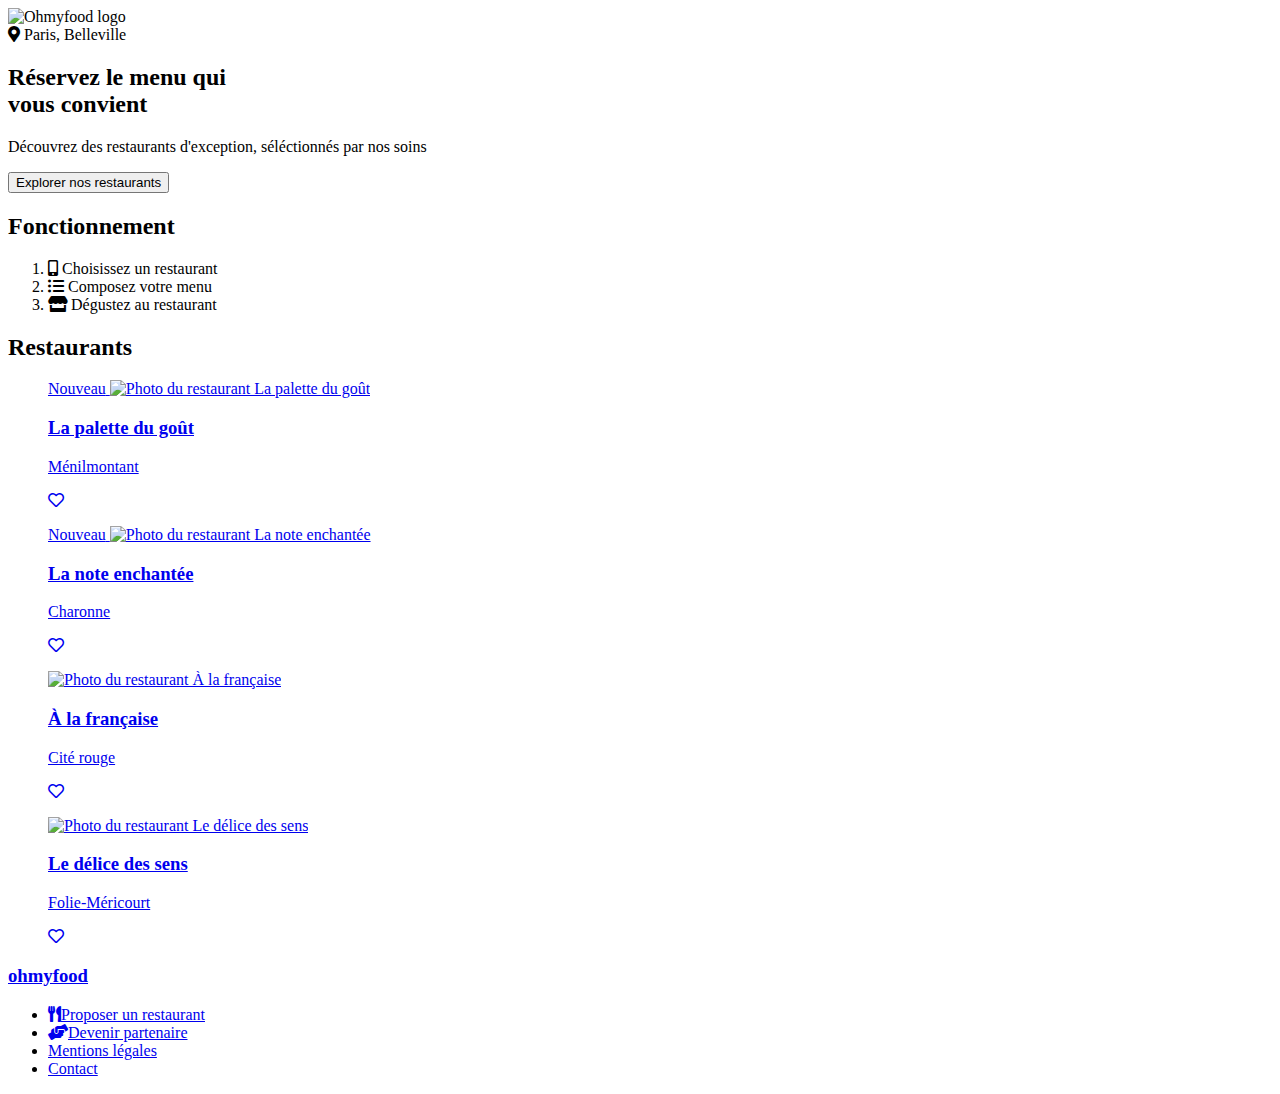
==== index.html @ a6e3fb0c "add index.html" ====
<!DOCTYPE html>
<html lang="en">
<head>
    <meta charset="UTF-8">
    <meta http-equiv="X-UA-Compatible" content="IE=edge">
    <meta name="viewport" content="width=device-width, initial-scale=1.0">
    <link rel="stylesheet" href="./sass/style.css">
    <!-- Icons Library -->
    <link rel="stylesheet" href="https://cdnjs.cloudflare.com/ajax/libs/font-awesome/5.13.1/css/all.min.css">
    <!-- Google Fonts-->
    <link rel="preconnect" href="https://fonts.gstatic.com">
    <link href="https://fonts.googleapis.com/css2?family=Roboto:wght@400;700&family=Shrikhand&display=swap" rel="stylesheet"> 
    
    <title>OhMyFood</title>
</head>
<body>
  
    <!---------------------Header---------------------->
    <header class="header">
        <img class="header__Logo" src="images/logo/ohmyfood.png" height="30" width="173" alt="Ohmyfood logo"> </div>
    </header>
    <main>
    <!------------------Section Localisation------------->
        <section class="locations">
            <div class="location ">
                <i class="fa-map-marker-alt fas location__icon" aria-hidden="true"></i>
                <span class="location__text">Paris, Belleville</span>
            </div>
        </section>
        <!-----------------Section Hero------------------->
        <section class="hero">
            <h2 class="hero__titre">Réservez le menu qui<br> vous convient</h2>
            <p class="hero__text">Découvrez des restaurants d'exception, séléctionnés par nos soins</p>
            <button class="btn" type="button">Explorer nos restaurants</button>
        </section>
        <!-----------------Section Fonctionnement----------------->
        <section class="tuto">
            
                <h2 class="tuto__titre">Fonctionnement</h2>
                <ol class="tuto__steps">
                    <li class="tuto__steps__card">
                        <i class="tuto__steps__card__icon fas fa-mobile-alt"></i>
                        <span class="tuto__steps__card__text">Choisissez un restaurant</span>
                    </li>
                    <li class="tuto__steps__card">
                        <i class="tuto__steps__card__icon fas fa-list-ul"></i>
                        <span class="tuto__steps__card__text">Composez votre menu</span>
                    </li>
                    <li class="tuto__steps__card">
                        <i class="tuto__steps__card__icon fas fa-store"></i>
                        <span class="tuto__steps__card__text">Dégustez au restaurant</span>
                    </li>
                </ol>
          </section>
        <!-------------------Section Restaurant------------------->
        <section class="restaurants">

            <h2 class="restaurants__title">Restaurants</h2>
            <div class="container">
                <div class="container__card">
                    <a href="./html/menu_resto_la_palette_du_gout.html">
                        <figure class="restaurants__card">
                            <span class="badge_nouveau">Nouveau</span>
                            <img class="restaurants__card__img" src="images/restaurants/jay-wennington-N_Y88TWmGwA-unsplash.jpg" alt="Photo du restaurant La palette du goût">
                            <figcaption class="restaurants__card__txt">
                                <div>
                                    <h3>La palette du goût</h3>
                                    <p>Ménilmontant</p>
                                </div>
                                <div>
                                    <i class="heart far fa-heart"></i>
                                </div>
                            </figcaption>
                        </figure>
                    </a>
        
                    <a href="./html/menu_resto_la_note_enchantee.html">
                        <figure class="restaurants__card">
                            <span class="badge_nouveau">Nouveau</span>
                            <img class="restaurants__card__img" src="images/restaurants/stil-u2Lp8tXIcjw-unsplash.jpg" alt="Photo du restaurant La note enchantée">
                            <figcaption class="restaurants__card__txt">
                                <div>
                                    <h3>La note enchantée</h3>
                                    <p>Charonne</p>   
                                </div>
                                <div>
                                    <i class="heart far fa-heart"></i>
                                </div>
                            </figcaption>
                        </figure>
                    </a>
                </div>

                <div class="container__card">
                    <a href="./html/menu_resto_a_la_francaise.html">
                        <figure class="restaurants__card">
                            <img class="restaurants__card__img" src="images/restaurants/toa-heftiba-DQKerTsQwi0-unsplash.jpg" alt="Photo du restaurant À la française">
                            <figcaption class="restaurants__card__txt">
                                <div>
                                    <h3>À la française</h3>
                                    <p>Cité rouge</p>  
                                </div>
                                <div>
                                    <i class="heart far fa-heart"></i>
                                </div>
                            </figcaption>
                        </figure>
                    </a>
        
                    <a href="./html/menu_resto_le_delice_des_sens.html">
                        <figure class="restaurants__card">
                            <img class="restaurants__card__img" src="images/restaurants/louis-hansel-shotsoflouis-qNBGVyOCY8Q-unsplash.jpg" alt="Photo du restaurant Le délice des sens">
                            <figcaption class="restaurants__card__txt">
                                <div>
                                    <h3>Le délice des sens</h3>
                                    <p>Folie-Méricourt</p>
                                </div>
                                <div>
                                    <i class="heart far fa-heart"></i>
                                </div>
                            </figcaption>
                        </figure>
                    </a>
                </div>
            </div>
        </section>
    </main>
    <!----------------------Footer-------------------->
    <footer class="footer">

        <a href="#"><h3 class="footer__logo">ohmyfood</h3></a>
        
        <ul>
            <li class="footer__list">
                <a class="footer__txt" href="#"><i class="footer__icons fas fa-utensils"></i>Proposer un restaurant</a>
            </li>

            <li class="footer__list">
                <a class="footer__txt" href="#"><i class="footer__icons fas fa-hands-helping"></i>Devenir partenaire</a>
            </li>

            <li class="footer__list">
                <a class="footer__txt" href="#">Mentions légales</a>
            </li>

            <li class="footer__list">
                <a class="footer__txt" href="sihamsissa1903@gmail.com">Contact</a>
            </li>
        </ul>
    </footer>
  
    
</body>
</html>
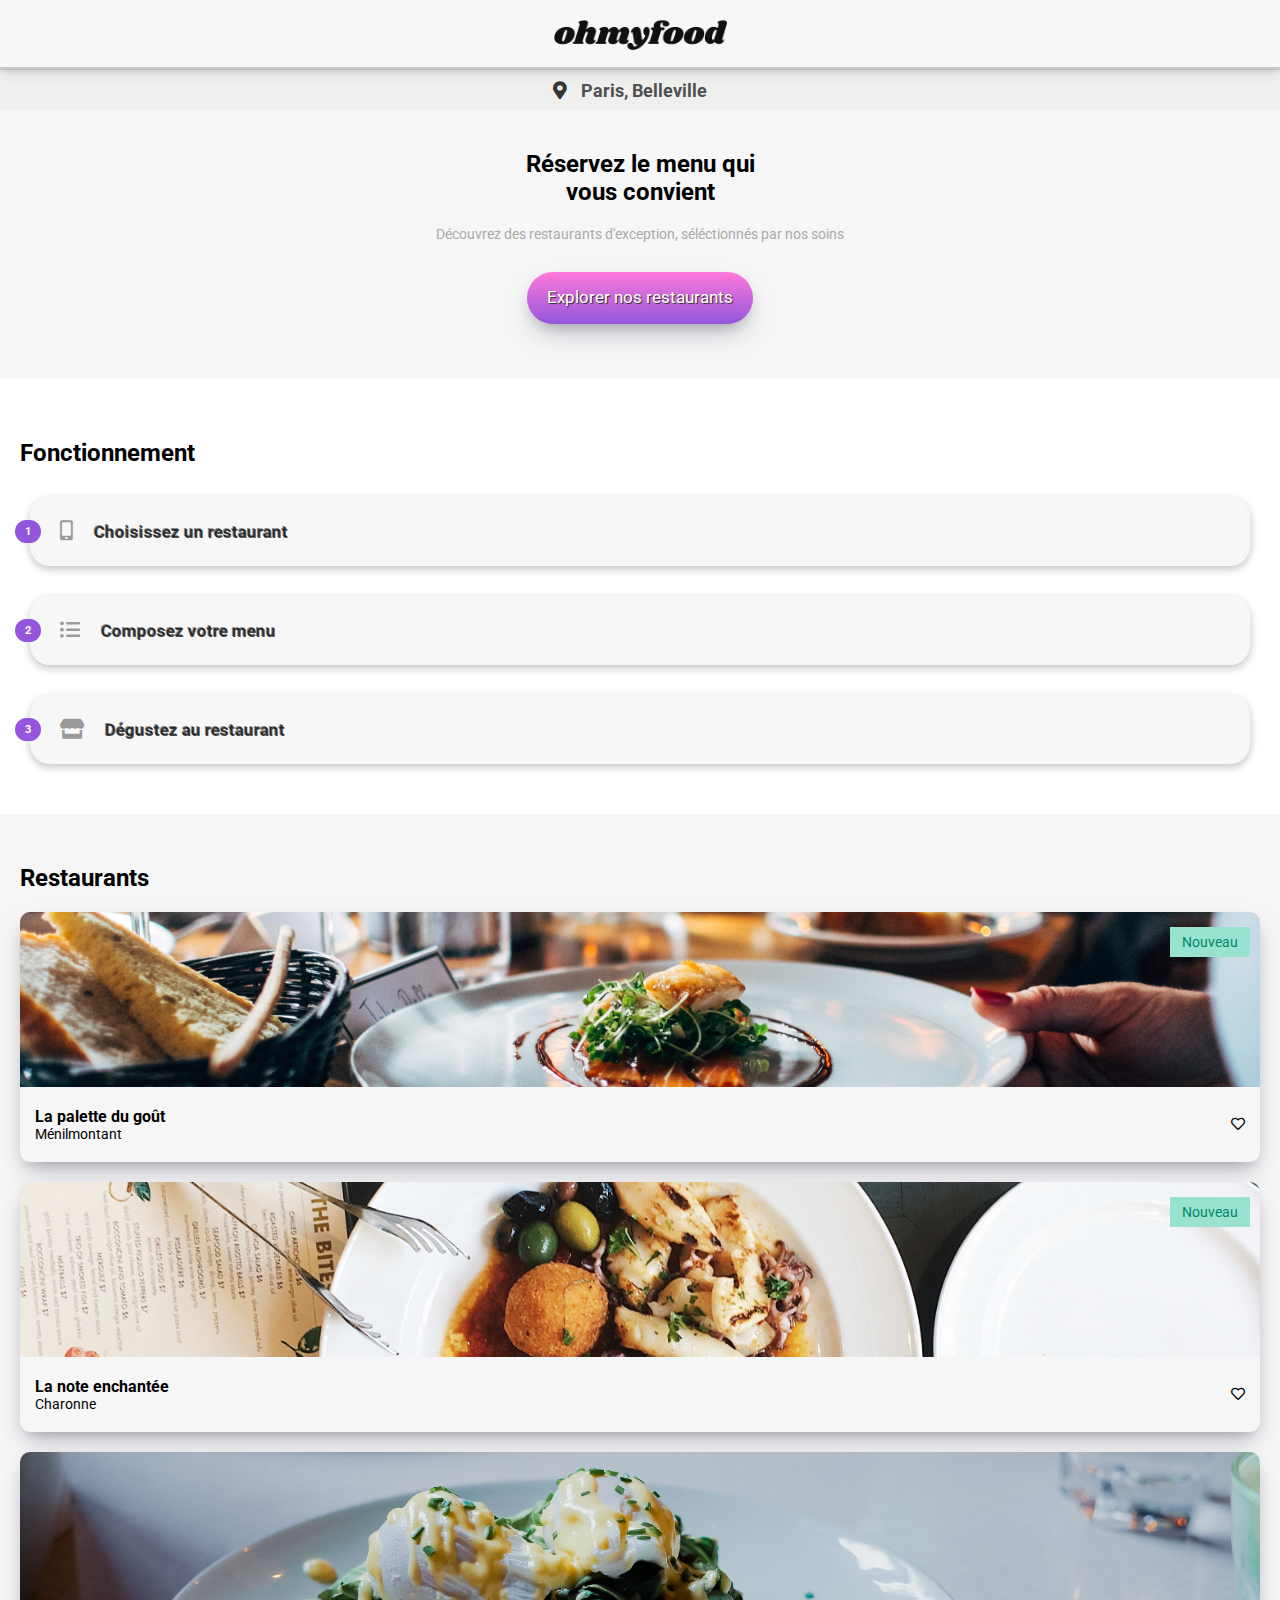
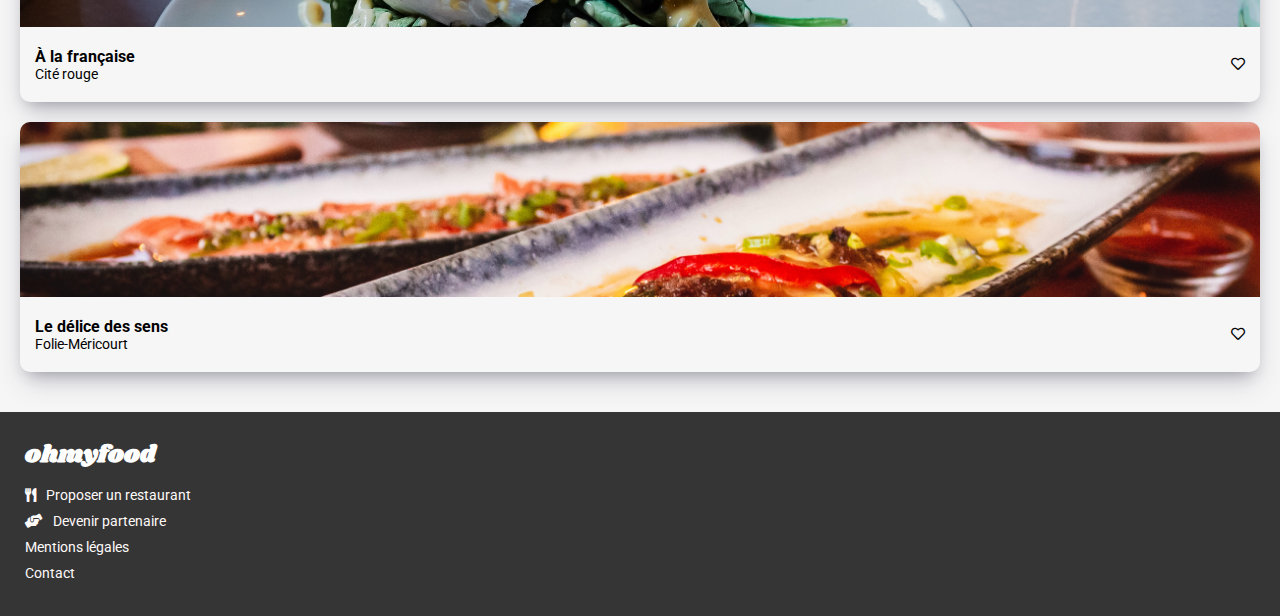
==== commit 6a588046: "add html" ====
--- a/index.html
+++ b/index.html
@@ -58,7 +58,7 @@
             <h2 class="restaurants__title">Restaurants</h2>
             <div class="container">
                 <div class="container__card">
-                    <a href="./html/menu_resto_la_palette_du_gout.html">
+                    <a href="./html/menu_la_palette_du_gout.html">
                         <figure class="restaurants__card">
                             <span class="badge_nouveau">Nouveau</span>
                             <img class="restaurants__card__img" src="images/restaurants/jay-wennington-N_Y88TWmGwA-unsplash.jpg" alt="Photo du restaurant La palette du goût">
@@ -74,7 +74,7 @@
                         </figure>
                     </a>
         
-                    <a href="./html/menu_resto_la_note_enchantee.html">
+                    <a href="./html/menu_la_note_enchantee.html">
                         <figure class="restaurants__card">
                             <span class="badge_nouveau">Nouveau</span>
                             <img class="restaurants__card__img" src="images/restaurants/stil-u2Lp8tXIcjw-unsplash.jpg" alt="Photo du restaurant La note enchantée">
@@ -92,7 +92,7 @@
                 </div>
 
                 <div class="container__card">
-                    <a href="./html/menu_resto_a_la_francaise.html">
+                    <a href="./html/menu_a_la_francaise.html">
                         <figure class="restaurants__card">
                             <img class="restaurants__card__img" src="images/restaurants/toa-heftiba-DQKerTsQwi0-unsplash.jpg" alt="Photo du restaurant À la française">
                             <figcaption class="restaurants__card__txt">
@@ -107,7 +107,7 @@
                         </figure>
                     </a>
         
-                    <a href="./html/menu_resto_le_delice_des_sens.html">
+                    <a href="./html/menu_le_delice_des_sens.html">
                         <figure class="restaurants__card">
                             <img class="restaurants__card__img" src="images/restaurants/louis-hansel-shotsoflouis-qNBGVyOCY8Q-unsplash.jpg" alt="Photo du restaurant Le délice des sens">
                             <figcaption class="restaurants__card__txt">
--- a/sass/style.css
+++ b/sass/style.css
@@ -0,0 +1,226 @@
+@charset "UTF-8";
+* {
+  box-sizing: border-box;
+  margin: 0;
+  padding: 0;
+  font-family: "Roboto", sans-serif;
+}
+
+html, body {
+  margin: 0;
+  padding: 0;
+  font-size: 14px;
+  font-family: "Roboto", sans-serif;
+}
+
+main {
+  display: block;
+}
+
+img {
+  max-width: 100%;
+  padding: 0;
+  -o-object-fit: cover;
+     object-fit: cover;
+}
+
+ul {
+  list-style: none;
+}
+
+a {
+  text-decoration: none;
+  color: black;
+}
+
+h1 {
+  font-family: "Shrikhand", sans-serif;
+}
+
+h2 {
+  font-size: 24px;
+}
+
+.hero, .locations {
+  display: flex;
+  align-items: center;
+  justify-content: center;
+}
+
+.btn {
+  border: 0;
+  line-height: 2.5;
+  padding: 5px 20px;
+  font-size: 1.2rem;
+  text-align: center;
+  color: #fff;
+  border-radius: 30px;
+  text-shadow: 1px 1px 1px rgb(44, 43, 43);
+  background-image: linear-gradient(#FF79DA, #9356DC);
+  box-shadow: rgba(50, 50, 93, 0.25) 0px 13px 27px -5px, rgba(0, 0, 0, 0.3) 0px 8px 16px -8px;
+  cursor: pointer;
+  transform: scale(1);
+  transition: transform 500ms;
+  opacity: 1;
+}
+.btn:hover {
+  box-shadow: rgba(0, 0, 0, 0.35) 0px 5px 15px;
+  transform: scale(1.1);
+  opacity: 0.8;
+}
+
+.badge_nouveau {
+  display: inline-block;
+  display: flex;
+  align-items: center;
+  justify-content: center;
+  height: 30px;
+  width: 80px;
+  background-color: #99E2D0;
+  color: #008766;
+  position: absolute;
+  right: 10px;
+  top: 15px;
+}
+
+.header {
+  display: flex;
+  align-items: center;
+  justify-content: center;
+  height: 70px;
+  background-color: #f7f7f7;
+  box-shadow: rgba(0, 0, 0, 0.4) 0px 2px 4px, rgba(0, 0, 0, 0.3) 0px 7px 13px -3px, rgba(0, 0, 0, 0.2) 0px -3px 0px inset;
+}
+
+.locations {
+  height: 40px;
+  background-color: rgba(234, 234, 232, 0.747);
+  font-size: 18px;
+}
+.locations .location {
+  margin-right: 20px;
+}
+.locations .location__icon {
+  margin-right: 10px;
+  color: rgb(51, 52, 51);
+}
+.locations .location__text {
+  font-weight: bold;
+  color: rgb(80, 80, 80);
+  text-shadow: 6px rgba(247, 247, 246, 0.747);
+}
+
+.hero {
+  padding: 40px 30px 55px 30px;
+  background-color: #f6f6f6;
+  text-align: center;
+  flex-direction: column;
+}
+.hero__titre {
+  margin-bottom: 20px;
+  font-weight: bolder;
+}
+.hero__text {
+  margin-bottom: 30px;
+  color: rgb(169, 169, 169);
+}
+
+.tuto {
+  padding: 20px;
+}
+.tuto__titre {
+  margin: 40px 0 30px 0px;
+  text-shadow: #000000;
+  font-weight: bolder;
+}
+.tuto__steps {
+  padding-left: 0;
+  counter-reset: repas;
+}
+.tuto__steps__card {
+  display: flex;
+  align-items: center;
+  list-style-type: none;
+  counter-increment: repas; /* on incrémente le compteur à chaque nouveau li */
+  margin-bottom: 10px;
+  font-weight: bold;
+  background-color: rgb(247, 247, 247);
+  margin: 20px 10px 30px 10px;
+  padding: 1.75rem 1.75rem 1.75rem 0;
+  border-radius: 20px;
+  box-shadow: rgba(0, 0, 0, 0.24) 0px 3px 8px;
+}
+.tuto__steps__card__icon {
+  margin-left: 30px;
+  color: rgba(0, 0, 0, 0.4);
+  font-size: 20px;
+}
+.tuto__steps__card__text {
+  margin-left: 20px;
+  color: rgba(0, 0, 0, 0.438);
+  text-shadow: 0.5px 0.5px 0.5px rgba(41, 41, 41, 0.852);
+  font-size: 17px;
+}
+.tuto__steps__card:before {
+  content: counter(repas); /* on affiche le compteur */
+  padding: 5px 10px 5px 10px;
+  margin-right: 8px;
+  vertical-align: top;
+  background: #9356DC;
+  border-radius: 60px;
+  font-weight: bold;
+  font-size: 0.8em;
+  color: white;
+  position: absolute;
+  left: 15px;
+}
+
+.restaurants {
+  padding: 20px;
+  background-color: #f6f6f6;
+}
+.restaurants__title {
+  margin: 30px 0 20px 0;
+}
+.restaurants__card {
+  position: relative;
+  height: 250px;
+  margin-bottom: 20px;
+  border-radius: 10px;
+  box-shadow: rgba(50, 50, 93, 0.25) 0px 13px 27px -5px, rgba(0, 0, 0, 0.3) 0px 8px 16px -8px;
+}
+.restaurants__card__img {
+  display: block;
+  max-height: 175px;
+  width: 100%;
+  border-radius: 10px 10px 0 0;
+  -o-object-fit: cover;
+     object-fit: cover;
+}
+.restaurants__card__txt {
+  padding: 20px 15px 20px 15px;
+  display: flex;
+  justify-content: space-between;
+  align-items: center;
+}
+
+.footer {
+  display: block;
+  background-color: #353535;
+  padding: 25px;
+}
+.footer__logo {
+  color: #fff;
+  font-family: Shrikhand, "cursive";
+  font-size: 24px;
+  margin-bottom: 15px;
+}
+.footer__list {
+  margin-bottom: 10px;
+}
+.footer__txt {
+  color: rgb(255, 250, 250);
+}
+.footer__icons {
+  margin-right: 10px;
+}/*# sourceMappingURL=style.css.map */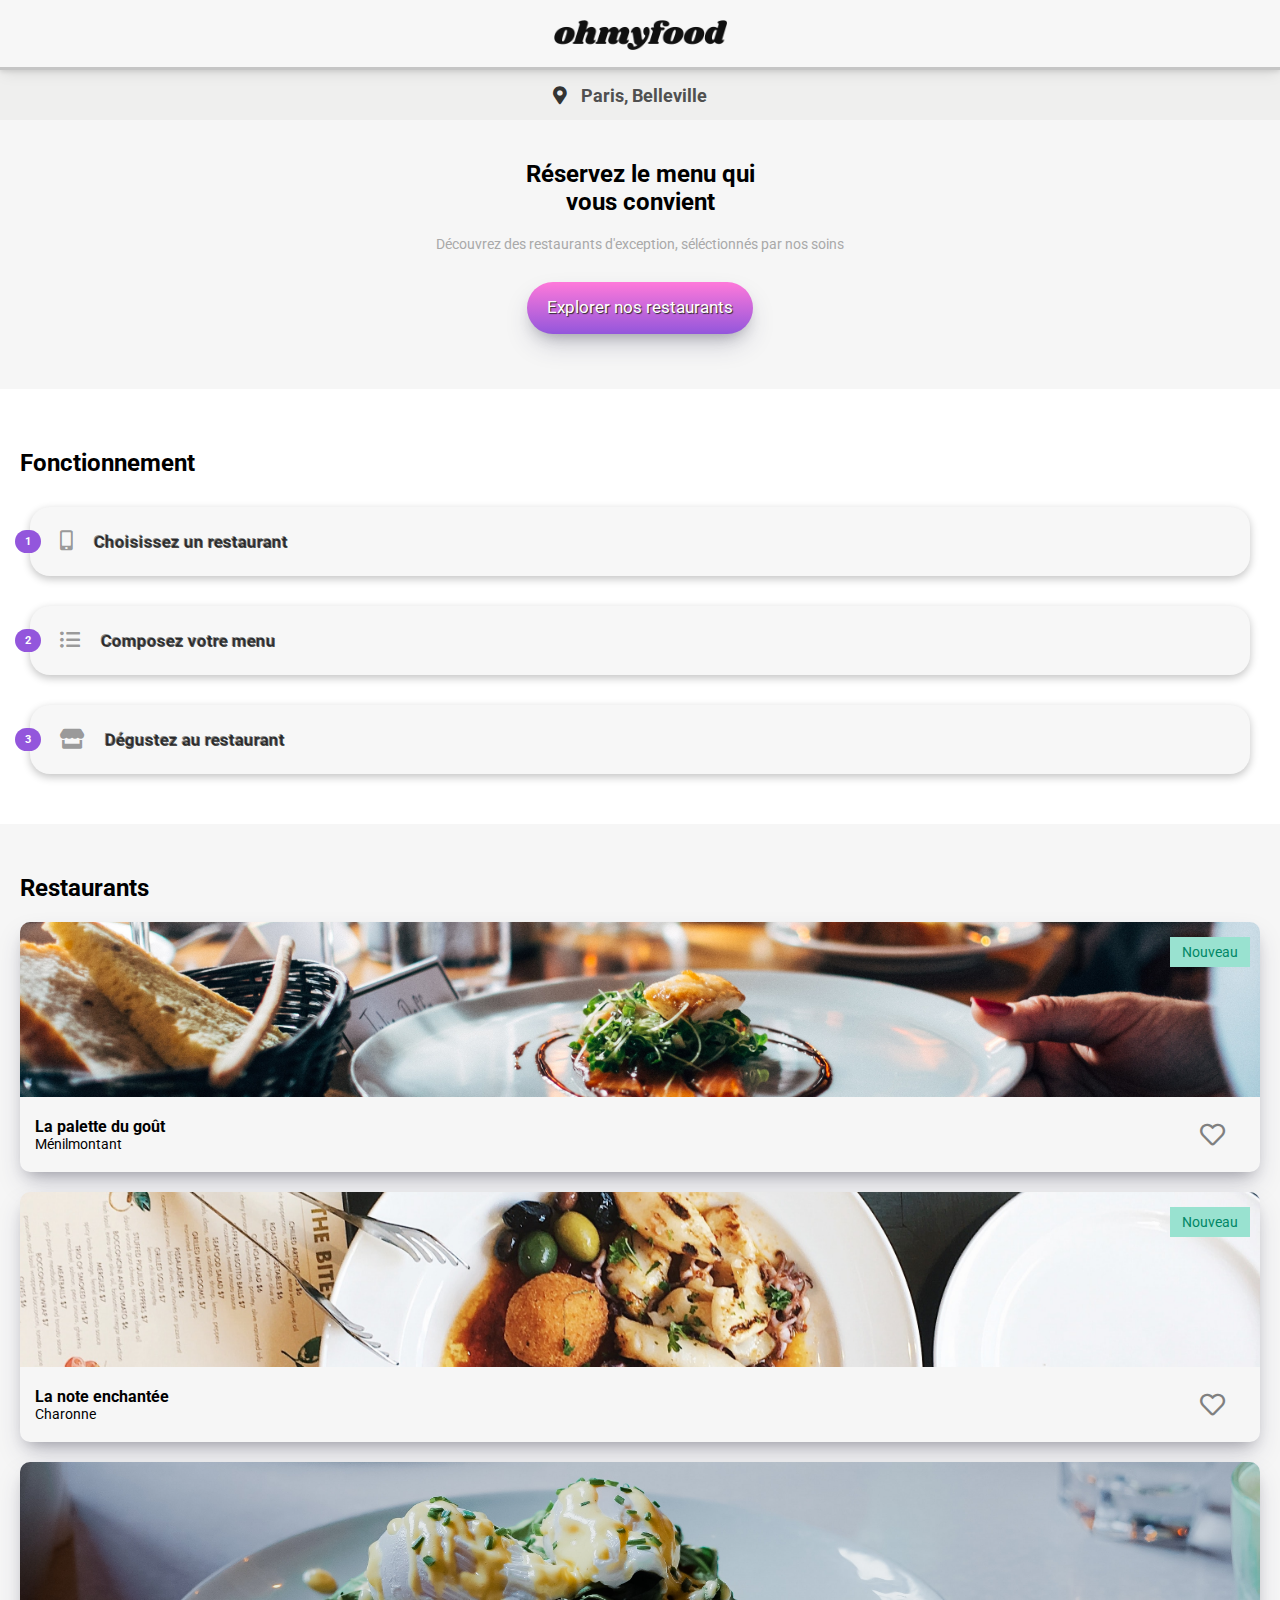
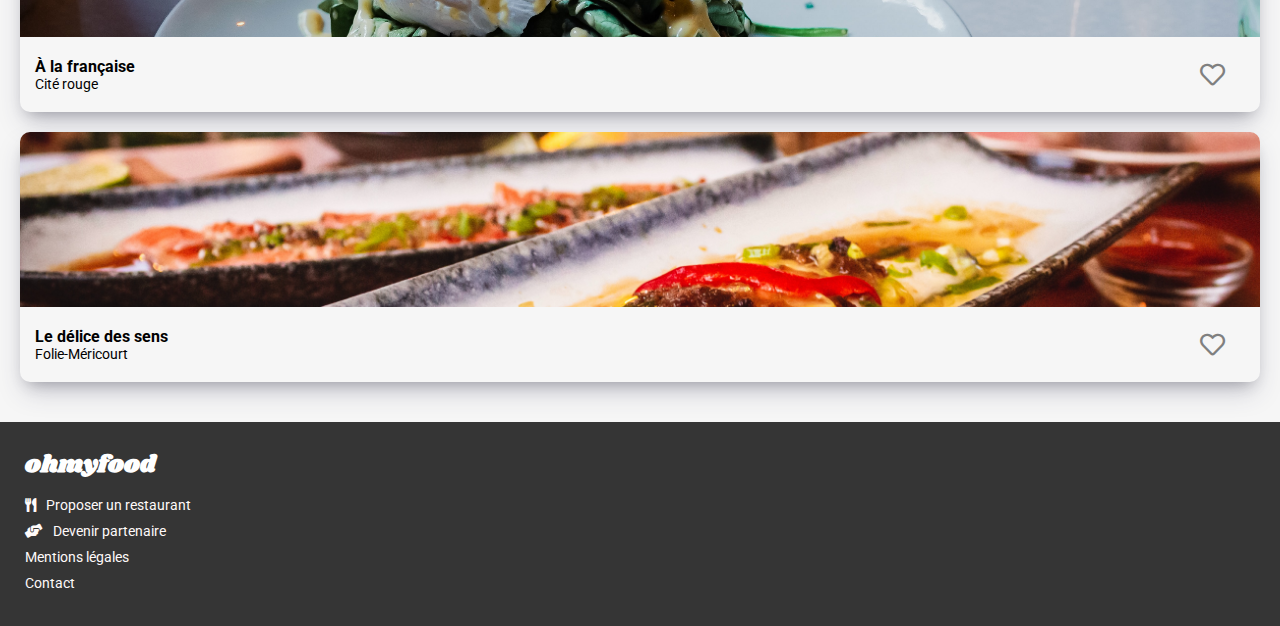
==== commit b0db3317: "index.html" ====
--- a/index.html
+++ b/index.html
@@ -58,7 +58,7 @@
             <h2 class="restaurants__title">Restaurants</h2>
             <div class="container">
                 <div class="container__card">
-                    <a href="./html/menu_la_palette_du_gout.html">
+                    <a href="./pages_resto_html/menu_la_palette_du_gout.html">
                         <figure class="restaurants__card">
                             <span class="badge_nouveau">Nouveau</span>
                             <img class="restaurants__card__img" src="images/restaurants/jay-wennington-N_Y88TWmGwA-unsplash.jpg" alt="Photo du restaurant La palette du goût">
@@ -74,7 +74,7 @@
                         </figure>
                     </a>
         
-                    <a href="./html/menu_la_note_enchantee.html">
+                    <a href="./pages_resto_html/menu_la_note_enchantee.html">
                         <figure class="restaurants__card">
                             <span class="badge_nouveau">Nouveau</span>
                             <img class="restaurants__card__img" src="images/restaurants/stil-u2Lp8tXIcjw-unsplash.jpg" alt="Photo du restaurant La note enchantée">
@@ -92,7 +92,7 @@
                 </div>
 
                 <div class="container__card">
-                    <a href="./html/menu_a_la_francaise.html">
+                    <a href="./pages_resto_html/menu_a_la_francaise.html">
                         <figure class="restaurants__card">
                             <img class="restaurants__card__img" src="images/restaurants/toa-heftiba-DQKerTsQwi0-unsplash.jpg" alt="Photo du restaurant À la française">
                             <figcaption class="restaurants__card__txt">
@@ -107,7 +107,7 @@
                         </figure>
                     </a>
         
-                    <a href="./html/menu_le_delice_des_sens.html">
+                    <a href="./pages_resto_html/menu_le_delice_des_sens.html">
                         <figure class="restaurants__card">
                             <img class="restaurants__card__img" src="images/restaurants/louis-hansel-shotsoflouis-qNBGVyOCY8Q-unsplash.jpg" alt="Photo du restaurant Le délice des sens">
                             <figcaption class="restaurants__card__txt">
--- a/sass/style.css
+++ b/sass/style.css
@@ -10,7 +10,6 @@
   margin: 0;
   padding: 0;
   font-size: 14px;
-  font-family: "Roboto", sans-serif;
 }
 
 main {
@@ -45,6 +44,64 @@
   display: flex;
   align-items: center;
   justify-content: center;
+}
+
+@-webkit-keyframes slidemenu {
+  0% {
+    transform: scale(0);
+  }
+  100% {
+    transform: scale(1);
+  }
+}
+
+@keyframes slidemenu {
+  0% {
+    transform: scale(0);
+  }
+  100% {
+    transform: scale(1);
+  }
+}
+.menu .delay-1 {
+  -webkit-animation-delay: 0s;
+          animation-delay: 0s;
+}
+.menu .delay-2 {
+  -webkit-animation-delay: 0.2s;
+          animation-delay: 0.2s;
+}
+.menu .delay-3 {
+  -webkit-animation-delay: 0.4s;
+          animation-delay: 0.4s;
+}
+.menu .delay-4 {
+  -webkit-animation-delay: 0.6s;
+          animation-delay: 0.6s;
+}
+.menu .delay-5 {
+  -webkit-animation-delay: 0.8s;
+          animation-delay: 0.8s;
+}
+.menu .delay-6 {
+  -webkit-animation-delay: 1s;
+          animation-delay: 1s;
+}
+.menu .delay-7 {
+  -webkit-animation-delay: 1.2s;
+          animation-delay: 1.2s;
+}
+.menu .delay-8 {
+  -webkit-animation-delay: 1.4s;
+          animation-delay: 1.4s;
+}
+.menu .delay-9 {
+  -webkit-animation-delay: 1.6s;
+          animation-delay: 1.6s;
+}
+.menu .delay-10 {
+  -webkit-animation-delay: 1.8s;
+          animation-delay: 1.8s;
 }
 
 .btn {
@@ -83,6 +140,29 @@
   top: 15px;
 }
 
+.heart {
+  font-size: 25px;
+  color: grey;
+  margin-right: 20px;
+}
+.heart:hover {
+  -webkit-animation: fill 1s ease-out;
+          animation: fill 1s ease-out;
+  background: linear-gradient(#FF79DA, #9356DC);
+  background-clip: text;
+  -webkit-background-clip: text;
+  color: transparent;
+  font-weight: bold;
+}
+
+.check_icon {
+  color: white;
+  font-size: 20px;
+  opacity: 0;
+  transform: rotate(0deg);
+  transition: all 0.6s ease-in-out;
+}
+
 .header {
   display: flex;
   align-items: center;
@@ -93,7 +173,7 @@
 }
 
 .locations {
-  height: 40px;
+  height: 50px;
   background-color: rgba(234, 234, 232, 0.747);
   font-size: 18px;
 }
@@ -223,4 +303,119 @@
 }
 .footer__icons {
   margin-right: 10px;
+}
+
+.header--menu {
+  position: relative;
+  box-shadow: rgba(0, 0, 0, 0.4) 0px 0px 0px, rgba(0, 0, 0, 0.3) 0px 7px 13px -3px, rgba(0, 0, 0, 0.2) 0px 0px 0px inset;
+}
+.header--arrow {
+  display: flex;
+  align-items: center;
+  justify-content: center;
+  font-size: 1.5rem;
+  position: absolute;
+  left: 2rem;
+  height: 2.5rem;
+  width: 2rem;
+  top: 25%;
+  transform: translate(-30%);
+}
+
+.hero_resto img {
+  height: 250px;
+  width: 100%;
+}
+
+.main {
+  background-color: #f6f6f6;
+  margin-top: -45px;
+  position: relative;
+  z-index: 1;
+  padding: 35px 15px 80px 15px;
+  border-radius: 45px 45px 0 0;
+}
+.main__header {
+  display: flex;
+  justify-content: space-between;
+  align-items: center;
+  margin-bottom: 45px;
+}
+
+/*--------------pour le menu-------------------*/
+.menu .container {
+  margin: 30px 0 30px 0;
+}
+.menu .botton {
+  display: flex;
+  align-items: center;
+  justify-content: center;
+}
+.menu__entrees {
+  text-transform: uppercase;
+  color: rgb(51, 52, 51);
+  font-weight: 500;
+  margin-bottom: 20px;
+}
+.menu__entrees u {
+  -webkit-text-decoration: #99E2D0 3px underline;
+          text-decoration: #99E2D0 3px underline;
+  text-underline-offset: 0.5rem;
+}
+.menu__card {
+  height: 70px;
+  width: 100%;
+  background-color: white;
+  border-radius: 12px;
+  padding-left: 10px;
+  margin-bottom: 15px;
+  box-shadow: -5px -5px 41px 5px #D8D8D8;
+  display: flex;
+  align-items: center;
+  justify-content: center;
+  -webkit-animation: slidemenu 0.5s;
+          animation: slidemenu 0.5s;
+  -webkit-animation-timing-function: cubic-bezier(0.57, -0.3, 0.34, 1.2);
+          animation-timing-function: cubic-bezier(0.57, -0.3, 0.34, 1.2);
+  -webkit-animation-fill-mode: both;
+          animation-fill-mode: both;
+  transform: scale(0);
+  cursor: pointer;
+  overflow: hidden;
+}
+.menu__card__txt {
+  width: 90%;
+  white-space: nowrap;
+  overflow: hidden;
+  text-overflow: ellipsis;
+}
+.menu__card__txt--over {
+  white-space: nowrap;
+  overflow: hidden;
+  text-overflow: ellipsis;
+}
+.menu__card__price {
+  margin-top: 20px;
+  margin-left: 20px;
+}
+.menu__card__checkbox {
+  height: 70px;
+  width: 80px;
+  background-color: #99E2D0;
+  border-radius: 0 12px 12px 0;
+  display: flex;
+  align-items: center;
+  justify-content: center;
+  opacity: 0;
+  transition: all 0.6s ease-in-out;
+  margin-right: -70px;
+  margin-left: 25px;
+}
+.menu__card:hover :nth-child(3) {
+  opacity: 1;
+  margin-right: 0;
+}
+.menu__card:hover .check_icon {
+  opacity: 1;
+  transform: rotate(360deg);
 }/*# sourceMappingURL=style.css.map */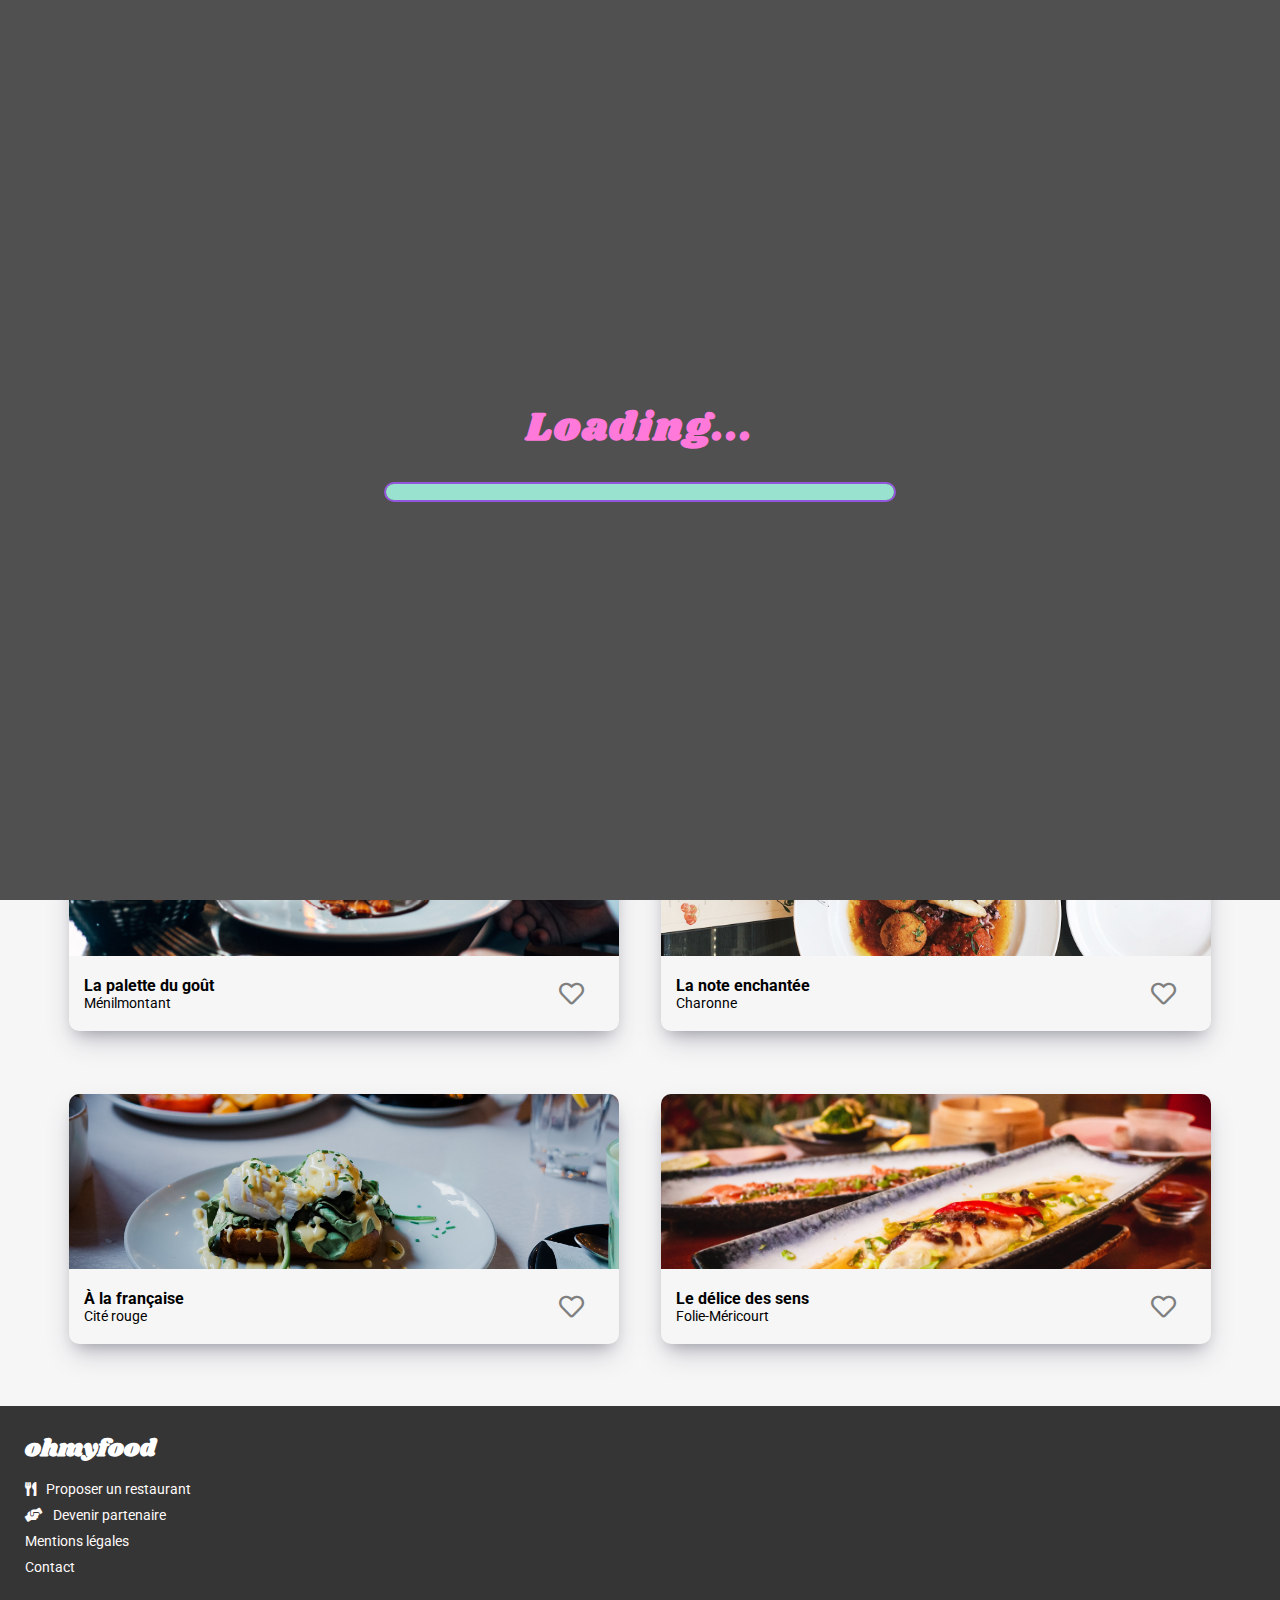
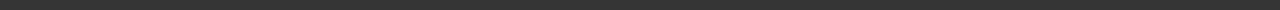
==== commit d8f639ef: "index.html" ====
--- a/index.html
+++ b/index.html
@@ -14,8 +14,20 @@
     <title>OhMyFood</title>
 </head>
 <body>
-  
-    <!---------------------Header---------------------->
+    <!-----------------LOADER------------------>
+    <section class="loader">
+        <div class="container_loader">
+            <div class="container_loader__text">
+                <h1>Loading...</h1>
+            </div>
+            <div class="container_loader__loading">
+                <div class="line_box">
+                    <div class="line"></div>
+                </div>
+            </div>
+        </div>
+    </section>
+    <!--------Header----------->
     <header class="header">
         <img class="header__Logo" src="images/logo/ohmyfood.png" height="30" width="173" alt="Ohmyfood logo"> </div>
     </header>
@@ -35,7 +47,7 @@
         </section>
         <!-----------------Section Fonctionnement----------------->
         <section class="tuto">
-            
+            <div class="tuto-container">
                 <h2 class="tuto__titre">Fonctionnement</h2>
                 <ol class="tuto__steps">
                     <li class="tuto__steps__card">
@@ -51,13 +63,14 @@
                         <span class="tuto__steps__card__text">Dégustez au restaurant</span>
                     </li>
                 </ol>
+            </div>
           </section>
         <!-------------------Section Restaurant------------------->
         <section class="restaurants">
 
             <h2 class="restaurants__title">Restaurants</h2>
-            <div class="container">
-                <div class="container__card">
+            <div class="restaurants__container">
+                <div class="card">
                     <a href="./pages_resto_html/menu_la_palette_du_gout.html">
                         <figure class="restaurants__card">
                             <span class="badge_nouveau">Nouveau</span>
@@ -73,7 +86,8 @@
                             </figcaption>
                         </figure>
                     </a>
-        
+                </div>
+                <div class="card">
                     <a href="./pages_resto_html/menu_la_note_enchantee.html">
                         <figure class="restaurants__card">
                             <span class="badge_nouveau">Nouveau</span>
@@ -90,8 +104,8 @@
                         </figure>
                     </a>
                 </div>
-
-                <div class="container__card">
+                <div class="card">
+                
                     <a href="./pages_resto_html/menu_a_la_francaise.html">
                         <figure class="restaurants__card">
                             <img class="restaurants__card__img" src="images/restaurants/toa-heftiba-DQKerTsQwi0-unsplash.jpg" alt="Photo du restaurant À la française">
@@ -106,7 +120,8 @@
                             </figcaption>
                         </figure>
                     </a>
-        
+                </div>
+                <div class="card">
                     <a href="./pages_resto_html/menu_le_delice_des_sens.html">
                         <figure class="restaurants__card">
                             <img class="restaurants__card__img" src="images/restaurants/louis-hansel-shotsoflouis-qNBGVyOCY8Q-unsplash.jpg" alt="Photo du restaurant Le délice des sens">
--- a/sass/style.css
+++ b/sass/style.css
@@ -12,12 +12,13 @@
   font-size: 14px;
 }
 
-main {
+main, header, footer {
+  max-width: 1440px;
+  margin: auto;
   display: block;
 }
 
 img {
-  max-width: 100%;
   padding: 0;
   -o-object-fit: cover;
      object-fit: cover;
@@ -40,10 +41,17 @@
   font-size: 24px;
 }
 
-.hero, .locations {
-  display: flex;
-  align-items: center;
-  justify-content: center;
+.tuto__steps__card:before, .hero, .locations, .header {
+  display: flex;
+  align-items: center;
+  justify-content: center;
+}
+
+.container_loader {
+  display: flex;
+  align-items: center;
+  justify-content: center;
+  flex-direction: column;
 }
 
 @-webkit-keyframes slidemenu {
@@ -64,8 +72,8 @@
   }
 }
 .menu .delay-1 {
-  -webkit-animation-delay: 0s;
-          animation-delay: 0s;
+  -webkit-animation-delay: 0.1s;
+          animation-delay: 0.1s;
 }
 .menu .delay-2 {
   -webkit-animation-delay: 0.2s;
@@ -104,6 +112,72 @@
           animation-delay: 1.8s;
 }
 
+@media screen and (min-width: 799px) {
+  .tuto__steps {
+    display: flex;
+    flex: wrap;
+  }
+  .tuto__steps__card {
+    flex: 1;
+    margin: 0;
+    margin-left: 7rem;
+  }
+  .restaurants__container {
+    display: flex;
+    flex-direction: row;
+    flex-wrap: wrap;
+    align-items: center;
+    justify-content: center;
+  }
+  .restaurants__container .restaurants__card {
+    width: 700px;
+    margin: 1.5rem;
+    margin-bottom: 3rem;
+  }
+  .menu__container {
+    display: flex;
+    flex-direction: row;
+    flex-wrap: wrap;
+    align-items: center;
+    justify-content: center;
+  }
+  .menu__container .container {
+    margin-left: 30px;
+  }
+  .menu__container .container .menu__card {
+    width: 350px;
+  }
+}
+@media screen and (min-width: 1024px) {
+  .restaurants__container .restaurants__card {
+    width: 450px;
+  }
+  .menu__container {
+    display: flex;
+  }
+  .menu__container .container {
+    flex: 1 1 auto;
+    margin-left: 15px;
+  }
+  .menu__container .container .menu__card {
+    width: 300px;
+  }
+}
+@media screen and (min-width: 1280px) {
+  .restaurants__container .restaurants__card {
+    width: 550px;
+  }
+  .menu__container .container .menu__card {
+    width: 400px;
+  }
+}
+@media screen and (min-width: 1920px) {
+  .hero_resto img {
+    max-width: 1440px;
+    margin: auto;
+    display: flex;
+  }
+}
 .btn {
   border: 0;
   line-height: 2.5;
@@ -140,6 +214,7 @@
   top: 15px;
 }
 
+/*il faut ajouter des commentaire*/
 .heart {
   font-size: 25px;
   color: grey;
@@ -163,10 +238,78 @@
   transition: all 0.6s ease-in-out;
 }
 
+.container_loader {
+  position: fixed;
+  height: 100%;
+  width: 100%;
+  left: 0;
+  top: 0;
+  background-color: rgb(80, 80, 80);
+  z-index: 10000;
+  -webkit-animation: jump 3s;
+          animation: jump 3s;
+  -webkit-animation-delay: 2s;
+          animation-delay: 2s;
+  -webkit-animation-fill-mode: both;
+          animation-fill-mode: both;
+}
+.container_loader__text {
+  color: #FF79DA;
+  margin-bottom: 25px;
+  font-size: 20px;
+  letter-spacing: 2px;
+}
+.container_loader__loading {
+  width: 100%;
+  height: auto;
+  display: flex;
+  align-items: center;
+  justify-content: center;
+}
+.container_loader__loading .line_box {
+  width: 40%;
+  height: 20px;
+  border: 2px solid #9356DC;
+  border-radius: 20px;
+}
+.container_loader__loading .line_box .line {
+  height: 16px;
+  border-radius: 20px;
+  background: #99E2D0;
+  -webkit-animation: loading 2s forwards cubic-bezier(0, 0, 1, 1);
+          animation: loading 2s forwards cubic-bezier(0, 0, 1, 1);
+}
+
+@-webkit-keyframes loading {
+  0% {
+    width: 0%;
+  }
+  100% {
+    width: 100%;
+  }
+}
+
+@keyframes loading {
+  0% {
+    width: 0%;
+  }
+  100% {
+    width: 100%;
+  }
+}
+@-webkit-keyframes jump {
+  100% {
+    opacity: 0;
+    z-index: -20;
+  }
+}
+@keyframes jump {
+  100% {
+    opacity: 0;
+    z-index: -20;
+  }
+}
 .header {
-  display: flex;
-  align-items: center;
-  justify-content: center;
   height: 70px;
   background-color: #f7f7f7;
   box-shadow: rgba(0, 0, 0, 0.4) 0px 2px 4px, rgba(0, 0, 0, 0.3) 0px 7px 13px -3px, rgba(0, 0, 0, 0.2) 0px -3px 0px inset;
@@ -206,7 +349,10 @@
 }
 
 .tuto {
-  padding: 20px;
+  padding: 2rem 1rem;
+}
+.tuto .tuto-container {
+  position: relative;
 }
 .tuto__titre {
   margin: 40px 0 30px 0px;
@@ -214,10 +360,12 @@
   font-weight: bolder;
 }
 .tuto__steps {
-  padding-left: 0;
+  margin: 0;
+  padding: 0;
   counter-reset: repas;
 }
 .tuto__steps__card {
+  position: relative;
   display: flex;
   align-items: center;
   list-style-type: none;
@@ -243,19 +391,22 @@
 }
 .tuto__steps__card:before {
   content: counter(repas); /* on affiche le compteur */
-  padding: 5px 10px 5px 10px;
-  margin-right: 8px;
-  vertical-align: top;
+  /*padding: 7px 10px 7px 10px;*/
+  height: 1.75rem;
+  width: 1.75rem;
+  /*vertical-align: top;*/
   background: #9356DC;
-  border-radius: 60px;
+  border-radius: 50%;
   font-weight: bold;
-  font-size: 0.8em;
+  font-size: 13px;
   color: white;
   position: absolute;
-  left: 15px;
+  left: -13px;
 }
 
 .restaurants {
+  display: flex;
+  flex-direction: column;
   padding: 20px;
   background-color: #f6f6f6;
 }
@@ -309,7 +460,7 @@
   position: relative;
   box-shadow: rgba(0, 0, 0, 0.4) 0px 0px 0px, rgba(0, 0, 0, 0.3) 0px 7px 13px -3px, rgba(0, 0, 0, 0.2) 0px 0px 0px inset;
 }
-.header--arrow {
+.header--back_arrow {
   display: flex;
   align-items: center;
   justify-content: center;
@@ -344,7 +495,8 @@
 
 /*--------------pour le menu-------------------*/
 .menu .container {
-  margin: 30px 0 30px 0;
+  margin-top: 30px;
+  margin-bottom: 30px;
 }
 .menu .botton {
   display: flex;
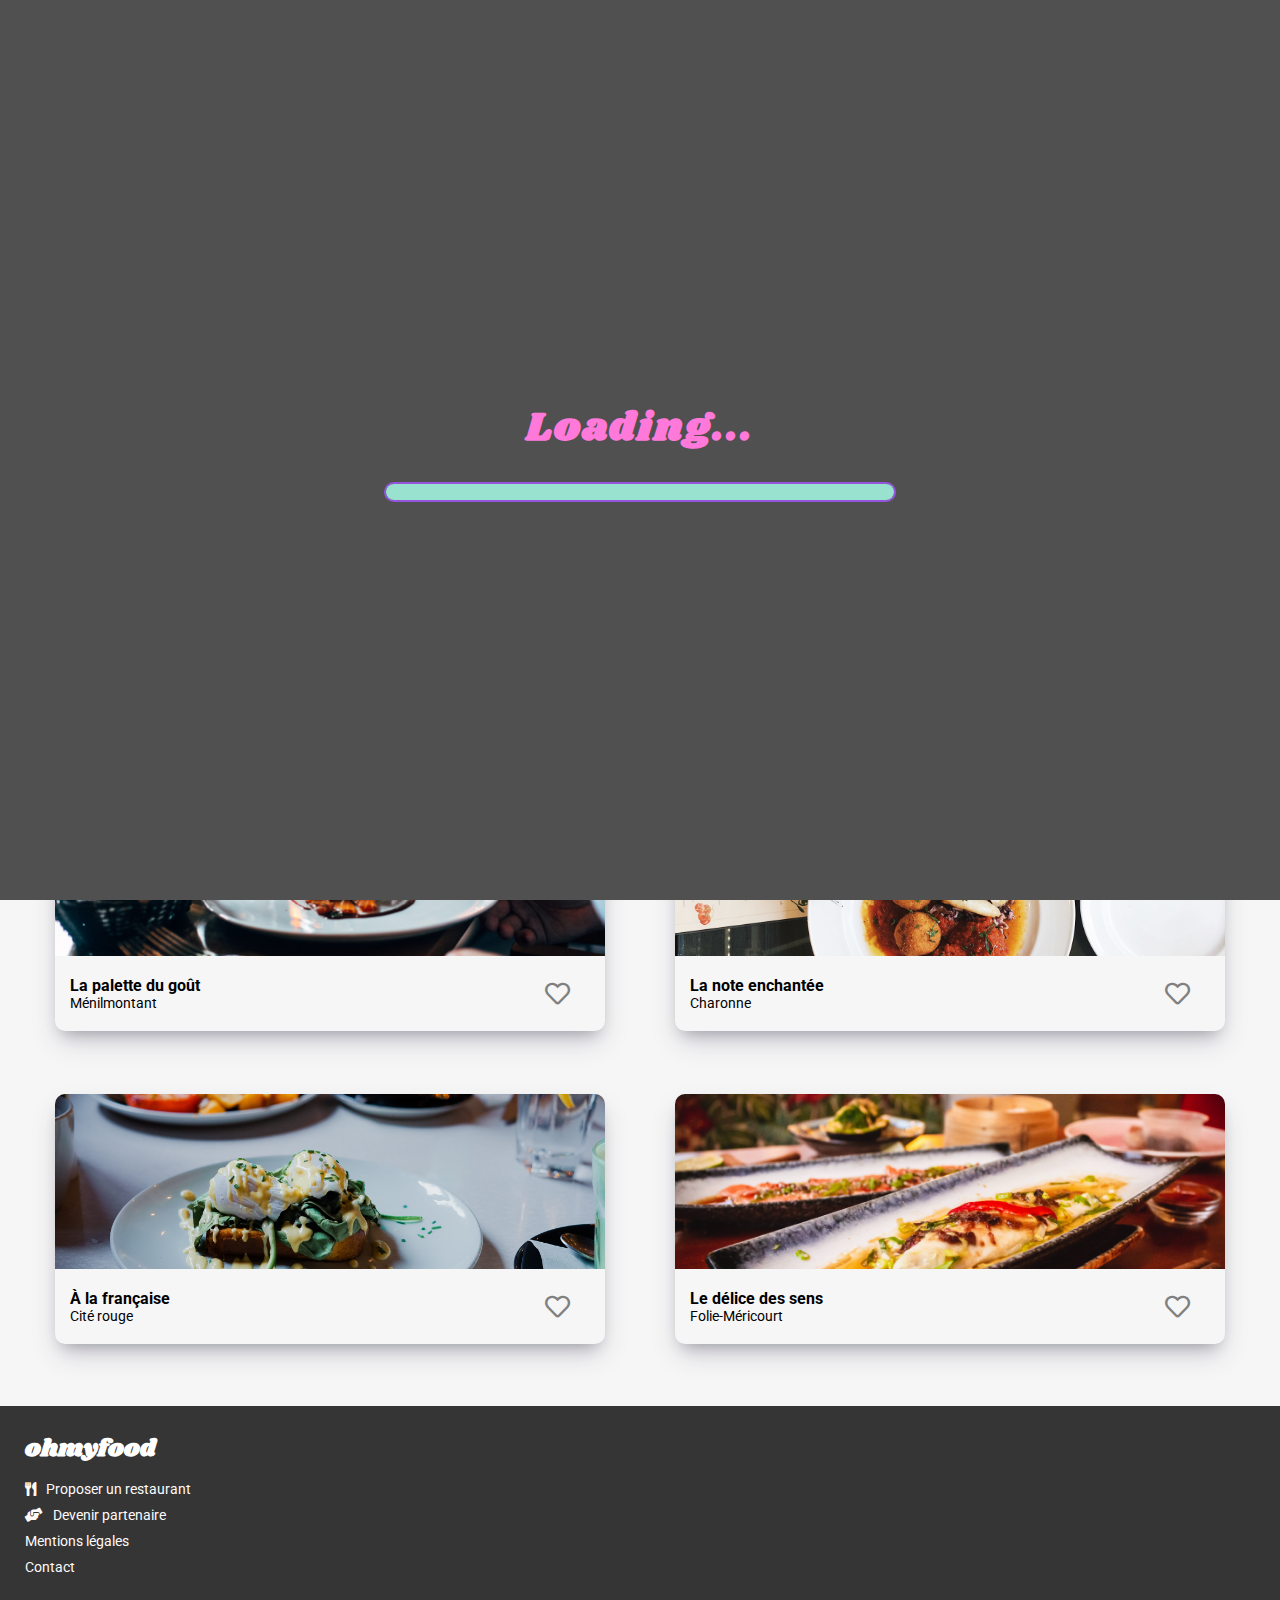
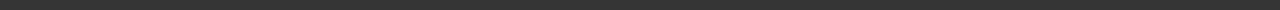
==== commit 3eca00d4: "index.html" ====
--- a/index.html
+++ b/index.html
@@ -1,169 +1,210 @@
 <!DOCTYPE html>
-<html lang="en">
-<head>
-    <meta charset="UTF-8">
-    <meta http-equiv="X-UA-Compatible" content="IE=edge">
-    <meta name="viewport" content="width=device-width, initial-scale=1.0">
-    <link rel="stylesheet" href="./sass/style.css">
+<html lang="fr">
+  <head>
+    <meta charset="UTF-8" />
+    <meta http-equiv="X-UA-Compatible" content="IE=edge" />
+    <meta name="viewport" content="width=device-width, initial-scale=1.0" />
+    <link rel="stylesheet" href="./sass/style.css" />
     <!-- Icons Library -->
-    <link rel="stylesheet" href="https://cdnjs.cloudflare.com/ajax/libs/font-awesome/5.13.1/css/all.min.css">
+    <link
+      rel="stylesheet"
+      href="https://cdnjs.cloudflare.com/ajax/libs/font-awesome/5.13.1/css/all.min.css"
+    />
     <!-- Google Fonts-->
-    <link rel="preconnect" href="https://fonts.gstatic.com">
-    <link href="https://fonts.googleapis.com/css2?family=Roboto:wght@400;700&family=Shrikhand&display=swap" rel="stylesheet"> 
-    
+    <link rel="preconnect" href="https://fonts.gstatic.com" />
+    <link
+      href="https://fonts.googleapis.com/css2?family=Roboto:wght@400;700&family=Shrikhand&display=swap"
+      rel="stylesheet"
+    />
+
     <title>OhMyFood</title>
-</head>
-<body>
-    <!-----------------LOADER------------------>
+  </head>
+  <body>
+    <!--=============LOADER==========-->
     <section class="loader">
-        <div class="container_loader">
-            <div class="container_loader__text">
-                <h1>Loading...</h1>
-            </div>
-            <div class="container_loader__loading">
-                <div class="line_box">
-                    <div class="line"></div>
-                </div>
-            </div>
-        </div>
+      <div class="container_loader">
+        <div class="container_loader__text">
+          <h1>Loading...</h1>
+        </div>
+        <div class="container_loader__loading">
+          <div class="line_box">
+            <div class="line"></div>
+          </div>
+        </div>
+      </div>
     </section>
-    <!--------Header----------->
+    <!--==========Header=======-->
     <header class="header">
-        <img class="header__Logo" src="images/logo/ohmyfood.png" height="30" width="173" alt="Ohmyfood logo"> </div>
+      <img
+        class="header__Logo"
+        src="images/logo/ohmyfood.png"
+        height="30"
+        width="173"
+        alt="Ohmyfood logo"
+      />
     </header>
     <main>
-    <!------------------Section Localisation------------->
-        <section class="locations">
-            <div class="location ">
-                <i class="fa-map-marker-alt fas location__icon" aria-hidden="true"></i>
-                <span class="location__text">Paris, Belleville</span>
-            </div>
-        </section>
-        <!-----------------Section Hero------------------->
-        <section class="hero">
-            <h2 class="hero__titre">Réservez le menu qui<br> vous convient</h2>
-            <p class="hero__text">Découvrez des restaurants d'exception, séléctionnés par nos soins</p>
-            <button class="btn" type="button">Explorer nos restaurants</button>
-        </section>
-        <!-----------------Section Fonctionnement----------------->
-        <section class="tuto">
-            <div class="tuto-container">
-                <h2 class="tuto__titre">Fonctionnement</h2>
-                <ol class="tuto__steps">
-                    <li class="tuto__steps__card">
-                        <i class="tuto__steps__card__icon fas fa-mobile-alt"></i>
-                        <span class="tuto__steps__card__text">Choisissez un restaurant</span>
-                    </li>
-                    <li class="tuto__steps__card">
-                        <i class="tuto__steps__card__icon fas fa-list-ul"></i>
-                        <span class="tuto__steps__card__text">Composez votre menu</span>
-                    </li>
-                    <li class="tuto__steps__card">
-                        <i class="tuto__steps__card__icon fas fa-store"></i>
-                        <span class="tuto__steps__card__text">Dégustez au restaurant</span>
-                    </li>
-                </ol>
-            </div>
-          </section>
-        <!-------------------Section Restaurant------------------->
-        <section class="restaurants">
-
-            <h2 class="restaurants__title">Restaurants</h2>
-            <div class="restaurants__container">
-                <div class="card">
-                    <a href="./pages_resto_html/menu_la_palette_du_gout.html">
-                        <figure class="restaurants__card">
-                            <span class="badge_nouveau">Nouveau</span>
-                            <img class="restaurants__card__img" src="images/restaurants/jay-wennington-N_Y88TWmGwA-unsplash.jpg" alt="Photo du restaurant La palette du goût">
-                            <figcaption class="restaurants__card__txt">
-                                <div>
-                                    <h3>La palette du goût</h3>
-                                    <p>Ménilmontant</p>
-                                </div>
-                                <div>
-                                    <i class="heart far fa-heart"></i>
-                                </div>
-                            </figcaption>
-                        </figure>
-                    </a>
-                </div>
-                <div class="card">
-                    <a href="./pages_resto_html/menu_la_note_enchantee.html">
-                        <figure class="restaurants__card">
-                            <span class="badge_nouveau">Nouveau</span>
-                            <img class="restaurants__card__img" src="images/restaurants/stil-u2Lp8tXIcjw-unsplash.jpg" alt="Photo du restaurant La note enchantée">
-                            <figcaption class="restaurants__card__txt">
-                                <div>
-                                    <h3>La note enchantée</h3>
-                                    <p>Charonne</p>   
-                                </div>
-                                <div>
-                                    <i class="heart far fa-heart"></i>
-                                </div>
-                            </figcaption>
-                        </figure>
-                    </a>
-                </div>
-                <div class="card">
-                
-                    <a href="./pages_resto_html/menu_a_la_francaise.html">
-                        <figure class="restaurants__card">
-                            <img class="restaurants__card__img" src="images/restaurants/toa-heftiba-DQKerTsQwi0-unsplash.jpg" alt="Photo du restaurant À la française">
-                            <figcaption class="restaurants__card__txt">
-                                <div>
-                                    <h3>À la française</h3>
-                                    <p>Cité rouge</p>  
-                                </div>
-                                <div>
-                                    <i class="heart far fa-heart"></i>
-                                </div>
-                            </figcaption>
-                        </figure>
-                    </a>
-                </div>
-                <div class="card">
-                    <a href="./pages_resto_html/menu_le_delice_des_sens.html">
-                        <figure class="restaurants__card">
-                            <img class="restaurants__card__img" src="images/restaurants/louis-hansel-shotsoflouis-qNBGVyOCY8Q-unsplash.jpg" alt="Photo du restaurant Le délice des sens">
-                            <figcaption class="restaurants__card__txt">
-                                <div>
-                                    <h3>Le délice des sens</h3>
-                                    <p>Folie-Méricourt</p>
-                                </div>
-                                <div>
-                                    <i class="heart far fa-heart"></i>
-                                </div>
-                            </figcaption>
-                        </figure>
-                    </a>
-                </div>
-            </div>
-        </section>
+      <!--===============Section Localisation===========-->
+      <div class="locations">
+        <div class="location">
+          <i
+            class="fa-map-marker-alt fas location__icon"
+            aria-hidden="true"
+          ></i>
+          <span class="location__text">Paris, Belleville</span>
+        </div>
+      </div>
+      <!--===============Section Hero============-->
+      <section class="hero">
+        <h2 class="hero__titre">
+          Réservez le menu qui<br />
+          vous convient
+        </h2>
+        <p class="hero__text">
+          Découvrez des restaurants d'exception, séléctionnés par nos soins
+        </p>
+        <button class="btn" type="button">Explorer nos restaurants</button>
+      </section>
+      <!--=============Section Fonctionnement===============-->
+      <section class="tuto">
+        <div class="tuto-container">
+          <h2 class="tuto__titre">Fonctionnement</h2>
+          <ol class="tuto__steps">
+            <li class="tuto__steps__card">
+              <i class="tuto__steps__card__icon fas fa-mobile-alt"></i>
+              <span class="tuto__steps__card__text"
+                >Choisissez un restaurant</span
+              >
+            </li>
+            <li class="tuto__steps__card">
+              <i class="tuto__steps__card__icon fas fa-list-ul"></i>
+              <span class="tuto__steps__card__text">Composez votre menu</span>
+            </li>
+            <li class="tuto__steps__card">
+              <i class="tuto__steps__card__icon fas fa-store"></i>
+              <span class="tuto__steps__card__text"
+                >Dégustez au restaurant</span
+              >
+            </li>
+          </ol>
+        </div>
+      </section>
+      <!--==========Section Restaurant============-->
+      <section class="restaurants">
+        <h2 class="restaurants__title">Restaurants</h2>
+        <div class="restaurants__container">
+          <div class="card">
+            <a href="./pages_resto_html/menu_la_palette_du_gout.html">
+              <figure class="restaurants__card">
+                <span class="badge_nouveau">Nouveau</span>
+                <img
+                  class="restaurants__card__img"
+                  src="images/restaurants/jay-wennington-N_Y88TWmGwA-unsplash.jpg"
+                  alt="Photo du restaurant La palette du goût"
+                />
+                <figcaption class="restaurants__card__txt">
+                  <div>
+                    <h3>La palette du goût</h3>
+                    <p>Ménilmontant</p>
+                  </div>
+                  <div>
+                    <i class="heart far fa-heart"></i>
+                  </div>
+                </figcaption>
+              </figure>
+            </a>
+          </div>
+          <div class="card">
+            <a href="./pages_resto_html/menu_la_note_enchantee.html">
+              <figure class="restaurants__card">
+                <span class="badge_nouveau">Nouveau</span>
+                <img
+                  class="restaurants__card__img"
+                  src="images/restaurants/stil-u2Lp8tXIcjw-unsplash.jpg"
+                  alt="Photo du restaurant La note enchantée"
+                />
+                <figcaption class="restaurants__card__txt">
+                  <div>
+                    <h3>La note enchantée</h3>
+                    <p>Charonne</p>
+                  </div>
+                  <div>
+                    <i class="heart far fa-heart"></i>
+                  </div>
+                </figcaption>
+              </figure>
+            </a>
+          </div>
+          <div class="card">
+            <a href="./pages_resto_html/menu_a_la_francaise.html">
+              <figure class="restaurants__card">
+                <img
+                  class="restaurants__card__img"
+                  src="images/restaurants/toa-heftiba-DQKerTsQwi0-unsplash.jpg"
+                  alt="Photo du restaurant À la française"
+                />
+                <figcaption class="restaurants__card__txt">
+                  <div>
+                    <h3>À la française</h3>
+                    <p>Cité rouge</p>
+                  </div>
+                  <div>
+                    <i class="heart far fa-heart"></i>
+                  </div>
+                </figcaption>
+              </figure>
+            </a>
+          </div>
+          <div class="card">
+            <a href="./pages_resto_html/menu_le_delice_des_sens.html">
+              <figure class="restaurants__card">
+                <img
+                  class="restaurants__card__img"
+                  src="images/restaurants/louis-hansel-shotsoflouis-qNBGVyOCY8Q-unsplash.jpg"
+                  alt="Photo du restaurant Le délice des sens"
+                />
+                <figcaption class="restaurants__card__txt">
+                  <div>
+                    <h3>Le délice des sens</h3>
+                    <p>Folie-Méricourt</p>
+                  </div>
+                  <div>
+                    <i class="heart far fa-heart"></i>
+                  </div>
+                </figcaption>
+              </figure>
+            </a>
+          </div>
+        </div>
+      </section>
     </main>
-    <!----------------------Footer-------------------->
+    <!--==============Footer=================-->
     <footer class="footer">
-
-        <a href="#"><h3 class="footer__logo">ohmyfood</h3></a>
-        
-        <ul>
-            <li class="footer__list">
-                <a class="footer__txt" href="#"><i class="footer__icons fas fa-utensils"></i>Proposer un restaurant</a>
-            </li>
-
-            <li class="footer__list">
-                <a class="footer__txt" href="#"><i class="footer__icons fas fa-hands-helping"></i>Devenir partenaire</a>
-            </li>
-
-            <li class="footer__list">
-                <a class="footer__txt" href="#">Mentions légales</a>
-            </li>
-
-            <li class="footer__list">
-                <a class="footer__txt" href="sihamsissa1903@gmail.com">Contact</a>
-            </li>
-        </ul>
+      <a href="#"><h3 class="footer__logo">ohmyfood</h3></a>
+
+      <ul>
+        <li class="footer__list">
+          <a class="footer__txt" href="#"
+            ><i class="footer__icons fas fa-utensils"></i>Proposer un
+            restaurant</a
+          >
+        </li>
+
+        <li class="footer__list">
+          <a class="footer__txt" href="#"
+            ><i class="footer__icons fas fa-hands-helping"></i>Devenir
+            partenaire</a
+          >
+        </li>
+
+        <li class="footer__list">
+          <a class="footer__txt" href="#">Mentions légales</a>
+        </li>
+
+        <li class="footer__list">
+          <a class="footer__txt" href="sihamsissa1903@gmail.com">Contact</a>
+        </li>
+      </ul>
     </footer>
-  
-    
-</body>
-</html>+  </body>
+</html>
--- a/sass/style.css
+++ b/sass/style.css
@@ -115,19 +115,19 @@
 @media screen and (min-width: 799px) {
   .tuto__steps {
     display: flex;
-    flex: wrap;
+    align-items: center;
+    justify-content: space-around;
+    flex-wrap: wrap;
   }
   .tuto__steps__card {
-    flex: 1;
+    width: 40%;
     margin: 0;
     margin-left: 7rem;
   }
   .restaurants__container {
     display: flex;
-    flex-direction: row;
-    flex-wrap: wrap;
+    flex-direction: column;
     align-items: center;
-    justify-content: center;
   }
   .restaurants__container .restaurants__card {
     width: 700px;
@@ -136,10 +136,10 @@
   }
   .menu__container {
     display: flex;
+    align-items: center;
+    justify-content: center;
     flex-direction: row;
     flex-wrap: wrap;
-    align-items: center;
-    justify-content: center;
   }
   .menu__container .container {
     margin-left: 30px;
@@ -149,33 +149,45 @@
   }
 }
 @media screen and (min-width: 1024px) {
+  .tuto__steps {
+    flex-wrap: nowrap;
+  }
+  .tuto__steps__card {
+    width: 30%;
+  }
+  .restaurants__container {
+    display: flex;
+    justify-content: space-around;
+    align-items: center;
+    flex-direction: row;
+    flex-wrap: wrap;
+  }
   .restaurants__container .restaurants__card {
     width: 450px;
   }
   .menu__container {
     display: flex;
+    justify-content: space-around;
+    align-items: center;
   }
   .menu__container .container {
-    flex: 1 1 auto;
-    margin-left: 15px;
+    margin-left: 0px;
   }
   .menu__container .container .menu__card {
-    width: 300px;
+    width: 350px;
   }
 }
 @media screen and (min-width: 1280px) {
-  .restaurants__container .restaurants__card {
-    width: 550px;
-  }
-  .menu__container .container .menu__card {
-    width: 400px;
-  }
-}
-@media screen and (min-width: 1920px) {
   .hero_resto img {
     max-width: 1440px;
     margin: auto;
     display: flex;
+  }
+  .restaurants__container .restaurants__card {
+    width: 550px;
+  }
+  .menu__container .container .menu__card {
+    width: 400px;
   }
 }
 .btn {
@@ -330,7 +342,7 @@
 .locations .location__text {
   font-weight: bold;
   color: rgb(80, 80, 80);
-  text-shadow: 6px rgba(247, 247, 246, 0.747);
+  text-shadow: 5px 6px rgba(247, 247, 246, 0.747);
 }
 
 .hero {
@@ -356,7 +368,7 @@
 }
 .tuto__titre {
   margin: 40px 0 30px 0px;
-  text-shadow: #000000;
+  text-shadow: 5px 5px rgba(0, 0, 0, 0);
   font-weight: bolder;
 }
 .tuto__steps {
